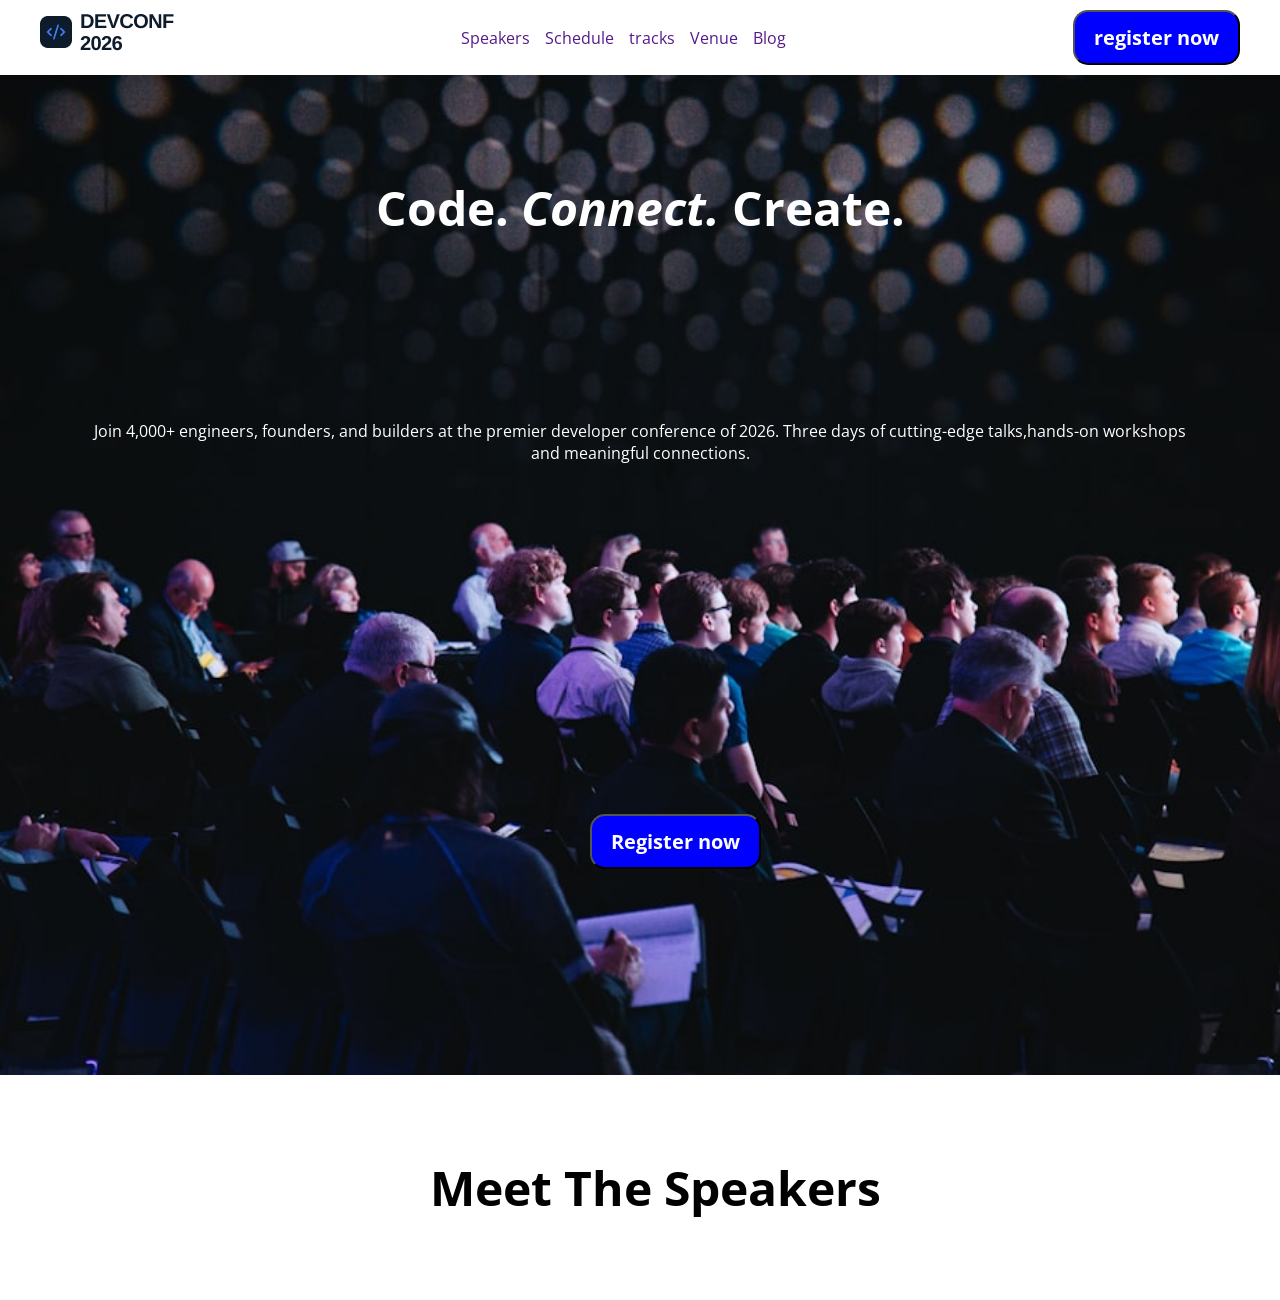
==== index.html @ bbc859ea "index" ====
<!DOCTYPE html>
<html lang="en">
<head>
    <meta charset="UTF-8">
    <meta name="viewport" content="width=device-width, initial-scale=1.0">
    <title>first assignment</title>
    <link rel="stylesheet" href="./style.css">
    <!-- open sans -->
    <link rel="preconnect" href="https://fonts.googleapis.com">
    <link rel="preconnect" href="https://fonts.gstatic.com" crossorigin>
    <link href="https://fonts.googleapis.com/css2?family=Open+Sans:ital,wght@0,300..800;1,300..800&display=swap" rel="stylesheet">
</head>
<body>
    <header>

     <nav>
       <div> <h2><img src="./assets/logo.png" alt="Dev Conf26"></h2> </div>
       
           <div class="container1"> 
            <ul>
            <li><a href="">Speakers</a></li>
            <li><a href="">Schedule</a></li>
            <li><a href="">tracks</a></li>
            <li><a href="">Venue</a></li>
            <li><a href="">Blog</a></li>
            </ul>
            </div>
          <div> <button class="common-btn">register now</button> </div>
     </nav>

    </header>
    <section class="banner">
        <div class="top">
            <h1>Code. <i>Connect.</i> Create.</h1>
        </div>    
            
        <div class="art1">
            <article>Join 4,000+ engineers, founders, and builders at the premier developer conference of 2026. Three days of cutting-edge talks,hands-on workshops and meaningful connections.</article>
        </div>
        
        <div class="registerbtn">
            <button class="common-btn">Register now</button>
        </div>

    </section>

    <section>
        <h1 class="speak">Meet The Speakers</h1>

    </section>
</body>
</html>
---- style.css ----
* {
    padding: 0;
    margin: 0;
    font-family: "Open Sans", sans-serif;
}
header {
    background-color: rgb(255, 255, 255);
}

nav {
    display: flex;
    justify-content: space-between;
    max-width: 1200px;
    margin: auto;
    padding: 10px 12px;
}

.common-btn {
    background-color: blue;
    padding: 12px 19px;
    border-radius: 15px;
    font-weight: bold;
    font-size:20px ;
    color: white;
    
}

ul {
    display: flex;
    justify-content: space-between;
    list-style: none;
    gap: 15px;
    align-items: center;
}
ul li a {
    text-decoration: none;
}
ul li:hover {
    background-color: brown;
}

.container1 {
    flex: 1;
    display: flex;
    justify-content: center;
    gap: 30px;
    list-style: none;
}

.banner {
    background-image: url(./assets/banner.jpg);
    background-repeat: no-repeat;
    background-size: cover;
    height: 1000px;
    background-color: black;
    
}
.top {
    color: white;
    display: flex;
    justify-content: center;
    font-size: 2rem;
    text-align: center;
    padding: 100px;
}
.art1 {
    color: white;
    margin: 80px;
    text-align: center;
}

.registerbtn {
    margin: 350px;
    margin-left: 590px;
}
.speak {
    font-size: 3rem;
    margin: 80px;
    margin-left: 430px;
}
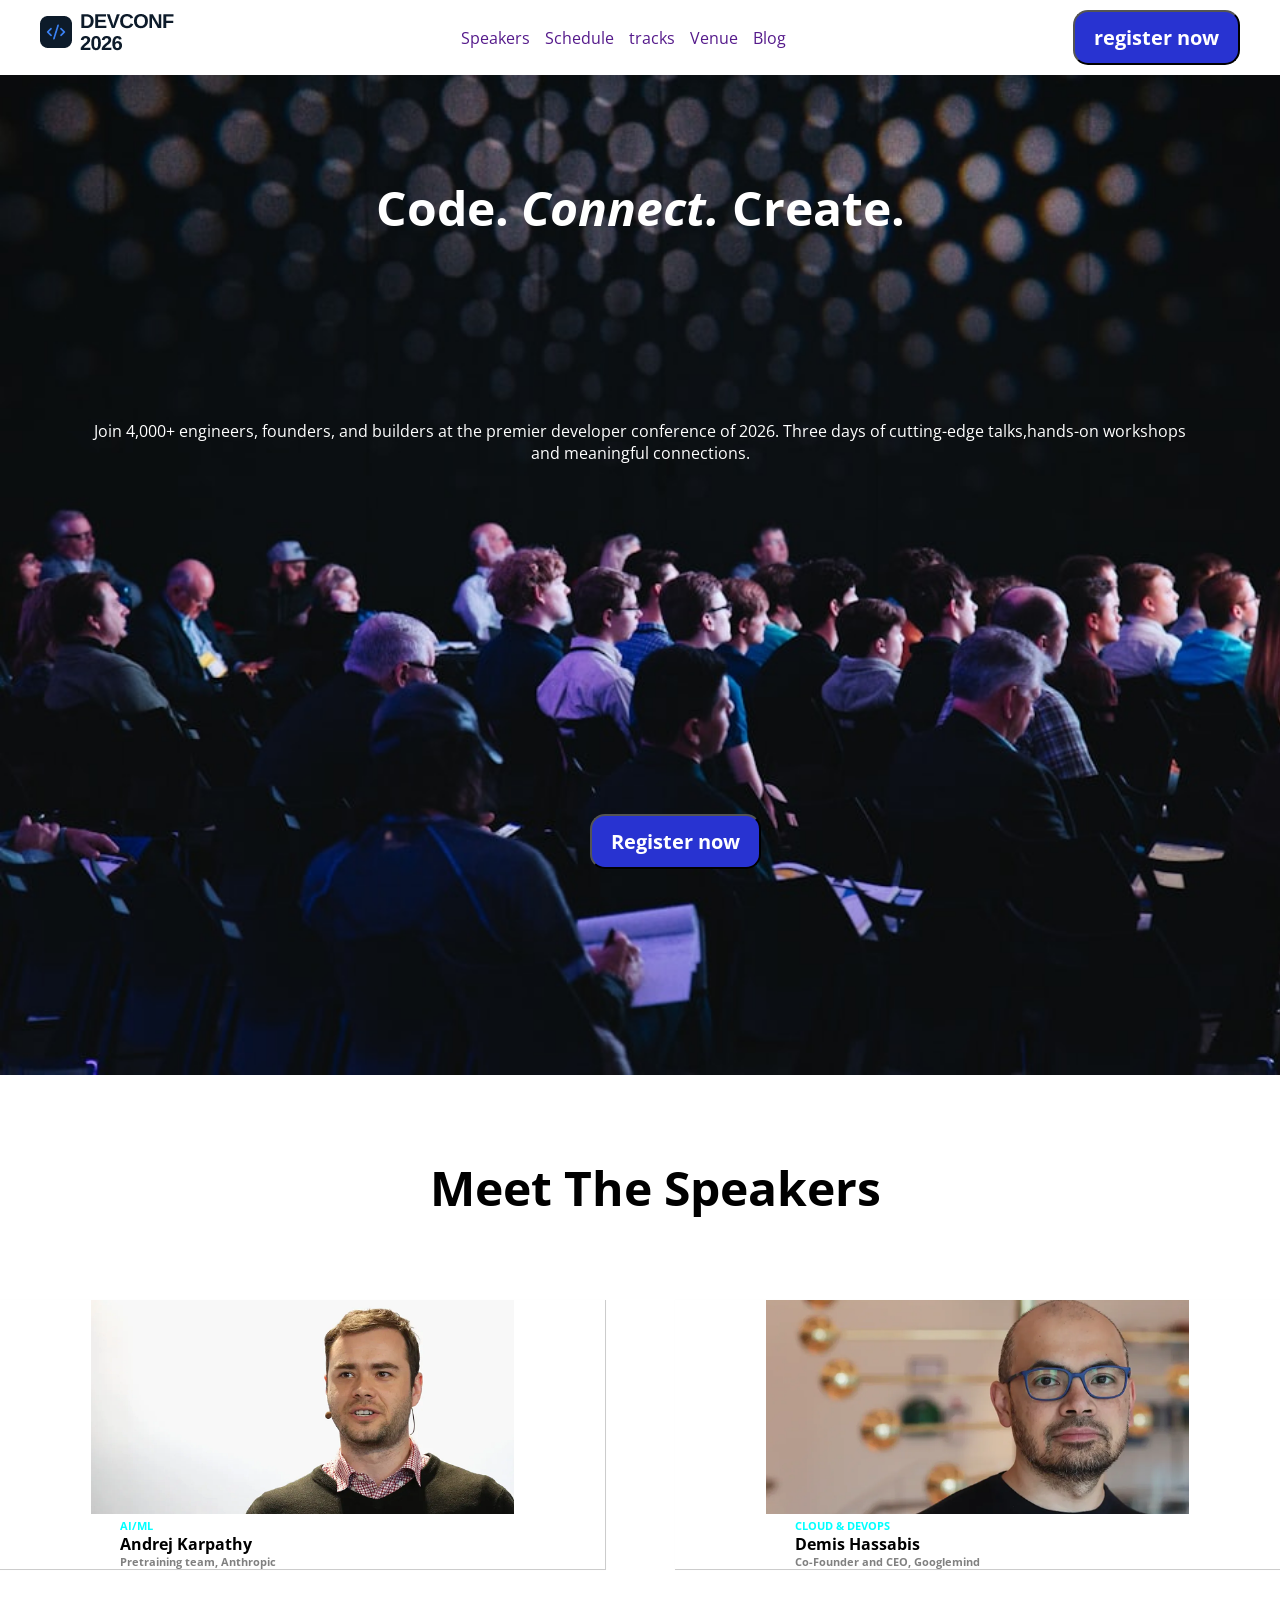
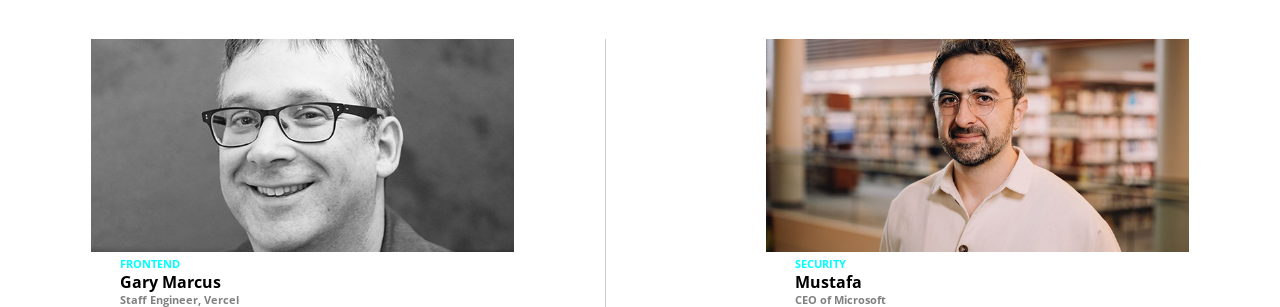
==== commit 01648151: "speakers" ====
--- a/index.html
+++ b/index.html
@@ -47,6 +47,49 @@
     <section>
         <h1 class="speak">Meet The Speakers</h1>
 
+        <div class="aboutcolumn">
+            <div>
+               <article class="card"> 
+                <img src="./assets/andrej.png" alt="andrej">
+                <h6 class="pose">AI/ML</h6>
+                <h4 class="sname">Andrej Karpathy</h4>
+                <h6 class="areasp">Pretraining team, Anthropic</h6>
+               </article> 
+            </div>
+                
+            <div>
+               <article class="card"> 
+                <img src="./assets/demis.png" alt="demis">
+                <h6 class="pose">CLOUD & DEVOPS</h6>
+                <h4 class="sname">Demis Hassabis</h4>
+                <h6 class="areasp">Co-Founder and CEO, Googlemind</h6>
+               </article>
+            </div>
+
+            <div>
+              <article class="card">
+                <img src="./assets/gary.png" alt="gary">
+                <h6 class="pose">FRONTEND</h6>
+                <h4 class="sname">Gary Marcus</h4>
+                <h6 class="areasp">Staff Engineer, Vercel</h6>
+              </article>
+            </div>
+
+            <div>
+              <article class="card">  
+                <img src="./assets/mustafa.png" alt="mustafa">
+                <h6 class="pose">SECURITY</h6>
+                <h4 class="sname">Mustafa</h4>
+                <h6 class="areasp">CEO of Microsoft</h6>
+              </article>  
+            </div>
+
+        </div>
+
+    </section>
+
+    <section>
+
     </section>
 </body>
 </html>
--- a/style.css
+++ b/style.css
@@ -16,7 +16,7 @@
 }
 
 .common-btn {
-    background-color: blue;
+    background-color: rgb(40, 51, 209);
     padding: 12px 19px;
     border-radius: 15px;
     font-weight: bold;
@@ -77,4 +77,43 @@
     font-size: 3rem;
     margin: 80px;
     margin-left: 430px;
+}
+
+.aboutcolumn {
+
+display: grid;
+gap: 70px;
+grid-template-columns: repeat(2, 1fr);
+text-align: center;
+}
+
+.aboutcolumn img{
+    height: 100%;
+    width: 70%;
+
+}
+
+.pose{
+    text-align: left;
+    gap: 40px;
+    color: aqua;
+    margin-left: 120px;
+}
+
+.sname{
+    text-align: left;
+    gap: 40px;
+    margin-left:  120px;
+    color: black;
+} 
+
+.areasp{
+        text-align: left;
+    gap: 40px;
+    margin-left:  120px;
+    color: gray;
+}
+
+.card{
+    box-shadow: 0.5px 0.5px 0.5px 0.5px rgba(0, 0, 0, 0.2);
 }
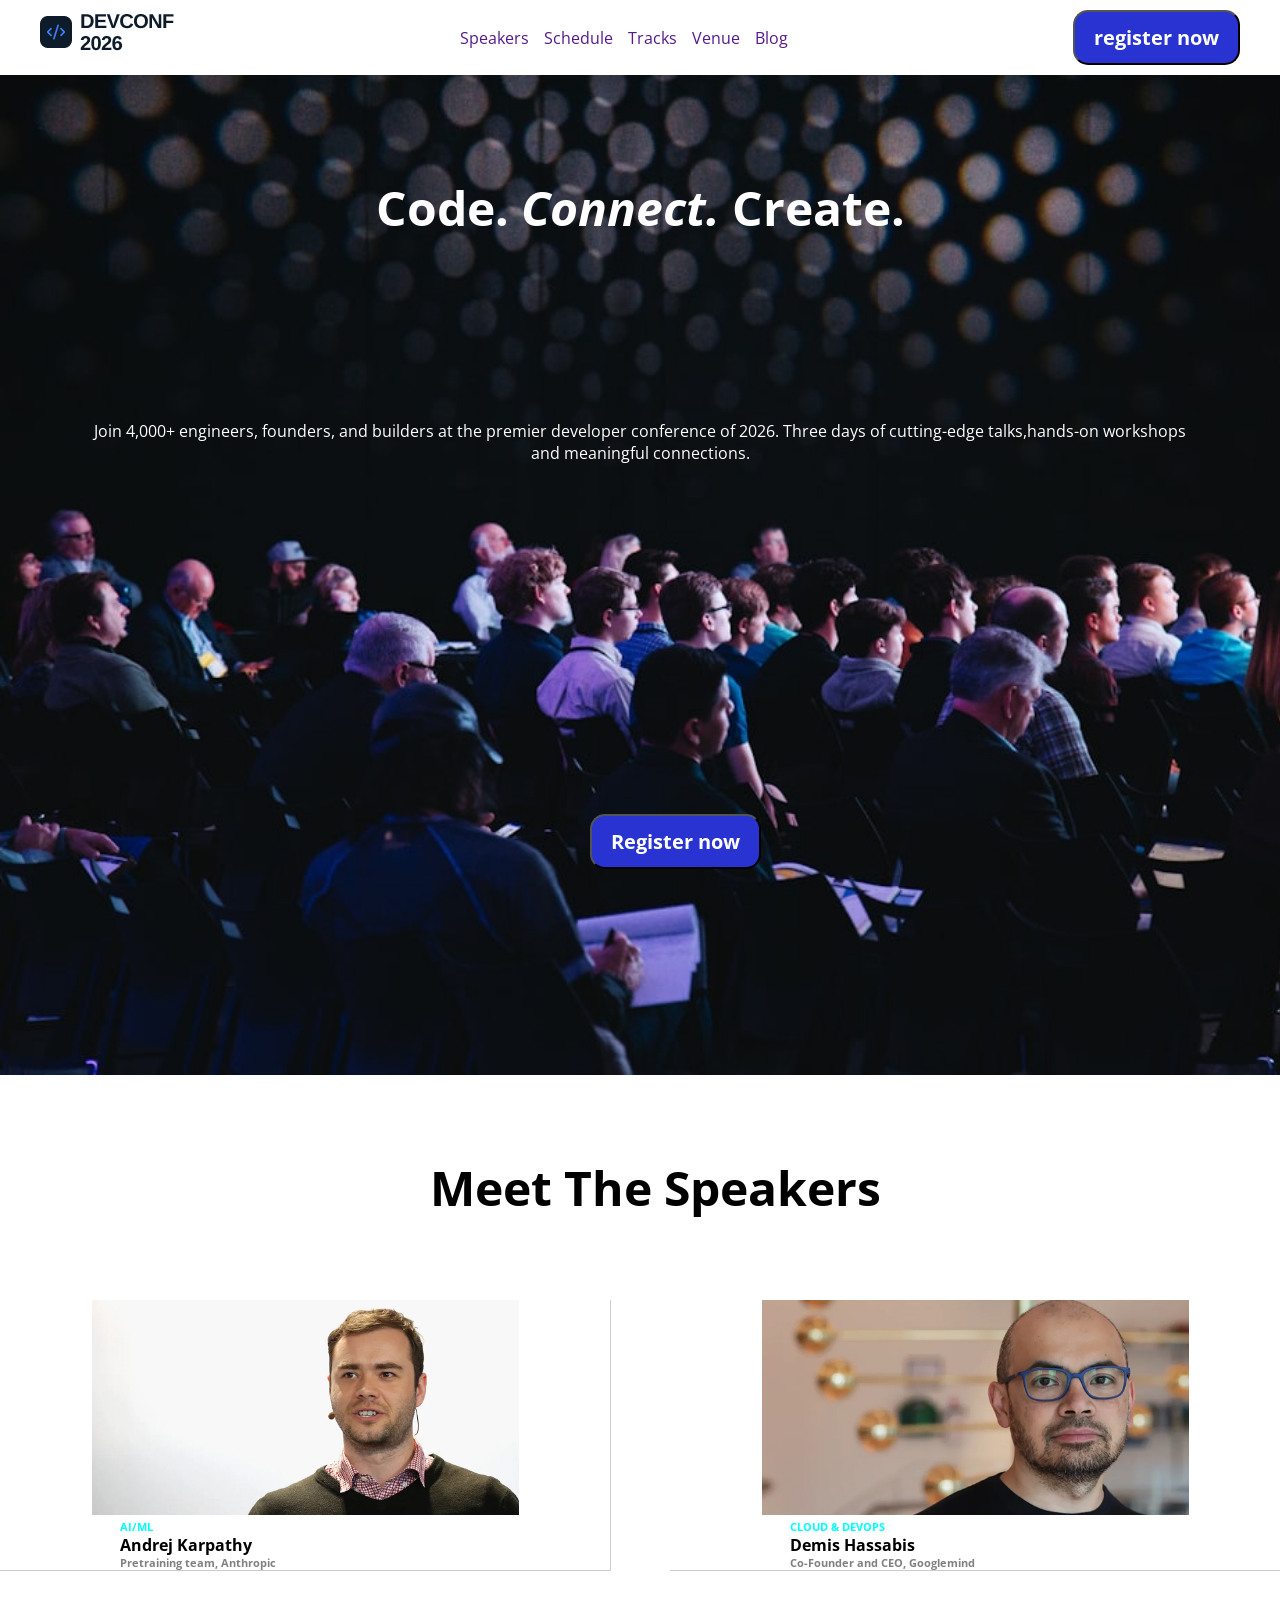
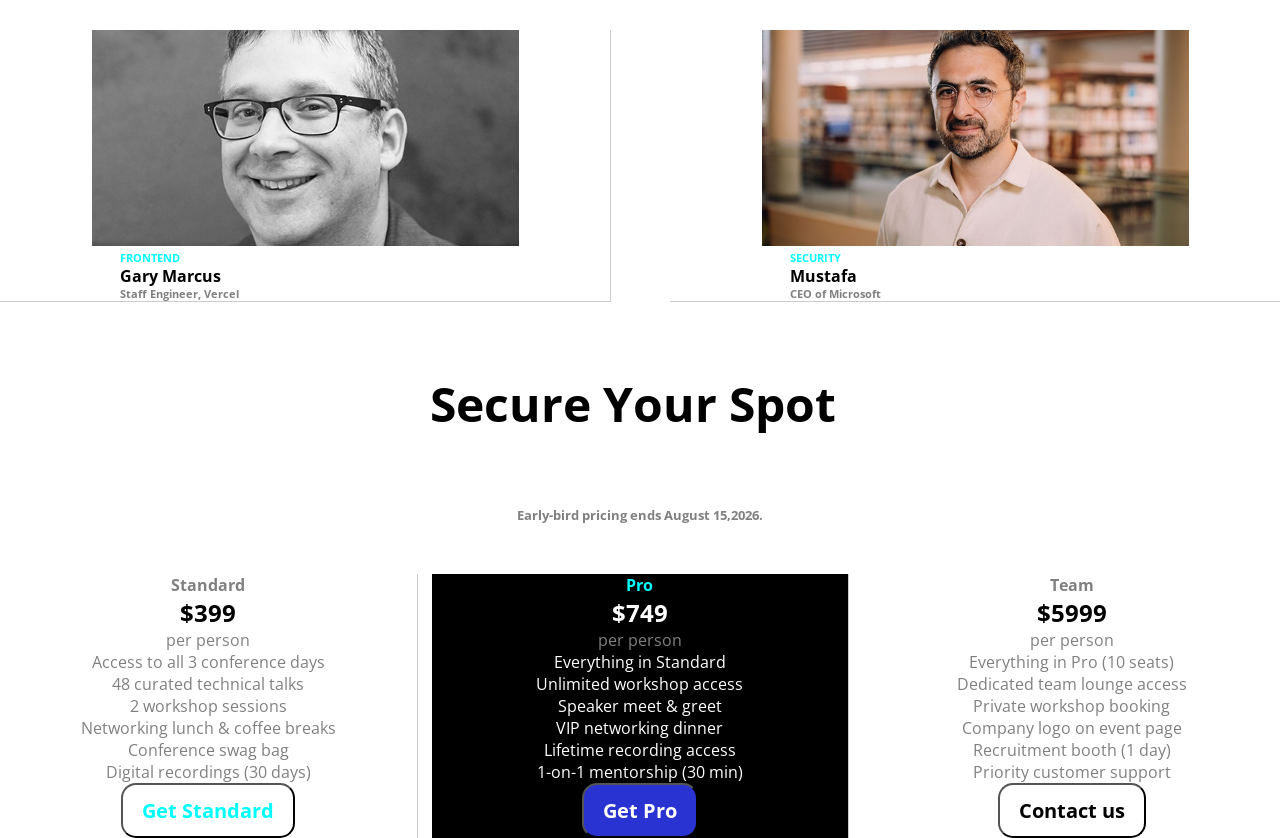
==== commit a3c25ac5: "price" ====
--- a/index.html
+++ b/index.html
@@ -20,14 +20,14 @@
             <ul>
             <li><a href="">Speakers</a></li>
             <li><a href="">Schedule</a></li>
-            <li><a href="">tracks</a></li>
+            <li><a href="">Tracks</a></li>
             <li><a href="">Venue</a></li>
             <li><a href="">Blog</a></li>
             </ul>
             </div>
           <div> <button class="common-btn">register now</button> </div>
      </nav>
-
+<!--banner-->
     </header>
     <section class="banner">
         <div class="top">
@@ -43,7 +43,7 @@
         </div>
 
     </section>
-
+<!--speakers-->
     <section>
         <h1 class="speak">Meet The Speakers</h1>
 
@@ -87,9 +87,69 @@
         </div>
 
     </section>
+<!--price plans-->
+    <section>
+        <h1 class="spot">Secure Your Spot</h1>
+        <h5 class="pricealert"> Early-bird pricing ends August 15,2026. </h5>
+        <div class="priceplans">
+           <article class="card">
+                <div class="priceplan1">
+                <h4>Standard</h4>
+                <h2 style="color: black;">$399</h2>
+                <p>per person</p>
+                <div>
+                <ul class="planlist">  
+                    <li>Access to all 3 conference days</li>
+                    <li>48 curated technical talks</li>
+                    <li>2 workshop sessions</li>
+                    <li>Networking lunch & coffee breaks</li>
+                    <li>Conference swag bag</li>
+                    <li>Digital recordings (30 days)</li>
+                </ul>
+                </div>
+                <button class="common-btn2">Get Standard</button>
+            
+            </article>
+            <article class="card">
+                <div class="priceplan2">
+                    <h4 style="color: cyan;">Pro</h4>
+                    <h2>$749</h2>
+                    <p style="color: gray;">per person</p>
+                    <div>
+                        <ul class="planlist">
+                            <li>Everything in Standard</li>
+                            <li>Unlimited workshop access</li>
+                            <li>Speaker meet & greet</li>
+                            <li>VIP networking dinner</li>
+                            <li>Lifetime recording access</li>
+                            <li>1-on-1 mentorship (30 min)</li>
+                        </ul>
+                    </div>
+                    <button class="common-btn">Get Pro</button>
+                </div>
+            </article>
 
-    <section>
+            <article class="card">
+                <div class="priceplan1">
+                <h4>Team</h4>
+                <h2 style="color: black;">$5999</h2>
+                <p>per person</p>
+                <div>
+                <ul class="planlist">  
+                    <li>Everything in Pro (10 seats)</li>
+                    <li>Dedicated team lounge access</li>
+                    <li>Private workshop booking</li>
+                    <li>Company logo on event page</li>
+                    <li>Recruitment booth (1 day)</li>
+                    <li>Priority customer support</li>
+                </ul>
+                </div>
+                <button class="contactbtn">Contact us</button>
+            </article>
+        </div>
+        </div>    
+    </section>
 
-    </section>
+    
 </body>
 </html>
--- a/style.css
+++ b/style.css
@@ -35,9 +35,7 @@
 ul li a {
     text-decoration: none;
 }
-ul li:hover {
-    background-color: brown;
-}
+
 
 .container1 {
     flex: 1;
@@ -82,7 +80,7 @@
 .aboutcolumn {
 
 display: grid;
-gap: 70px;
+gap: 60px;
 grid-template-columns: repeat(2, 1fr);
 text-align: center;
 }
@@ -95,25 +93,72 @@
 
 .pose{
     text-align: left;
-    gap: 40px;
+    gap: 30px;
     color: aqua;
     margin-left: 120px;
 }
 
 .sname{
     text-align: left;
-    gap: 40px;
+    gap: 30px;
     margin-left:  120px;
     color: black;
 } 
 
 .areasp{
         text-align: left;
-    gap: 40px;
+    gap: 30px;
     margin-left:  120px;
     color: gray;
 }
 
 .card{
-    box-shadow: 0.5px 0.5px 0.5px 0.5px rgba(0, 0, 0, 0.2);
+    box-shadow: 0.3px 0.3px 0.3px 0.3px rgba(0, 0, 0, 0.2);
+}
+
+.spot{
+        font-size: 3rem;
+    margin: 70px;
+    margin-left: 430px;
+}
+.pricealert{
+        margin: 50px;
+    text-align: center;
+    color: gray;
+}
+
+.label{
+
+}
+.priceplan1{
+color: gray;
+}
+.priceplans{
+    display: grid;
+gap: 15px;
+grid-template-columns: repeat(3, 1fr);
+text-align: center;
+}
+.common-btn2{
+        padding: 12px 19px;
+    border-radius: 15px;
+    font-weight: bold;
+    font-size:20px ;
+    color: aqua;
+    background-color: white;
+}
+.priceplan2{
+    background-color: black;
+    color: white;
+}
+.planlist{
+display: list-item;
+}
+.contactbtn{
+    background-color: white;
+    color: black;
+    padding: 12px 19px;
+    border-radius: 15px;
+    font-weight: bold;
+    font-size:20px ;
 }
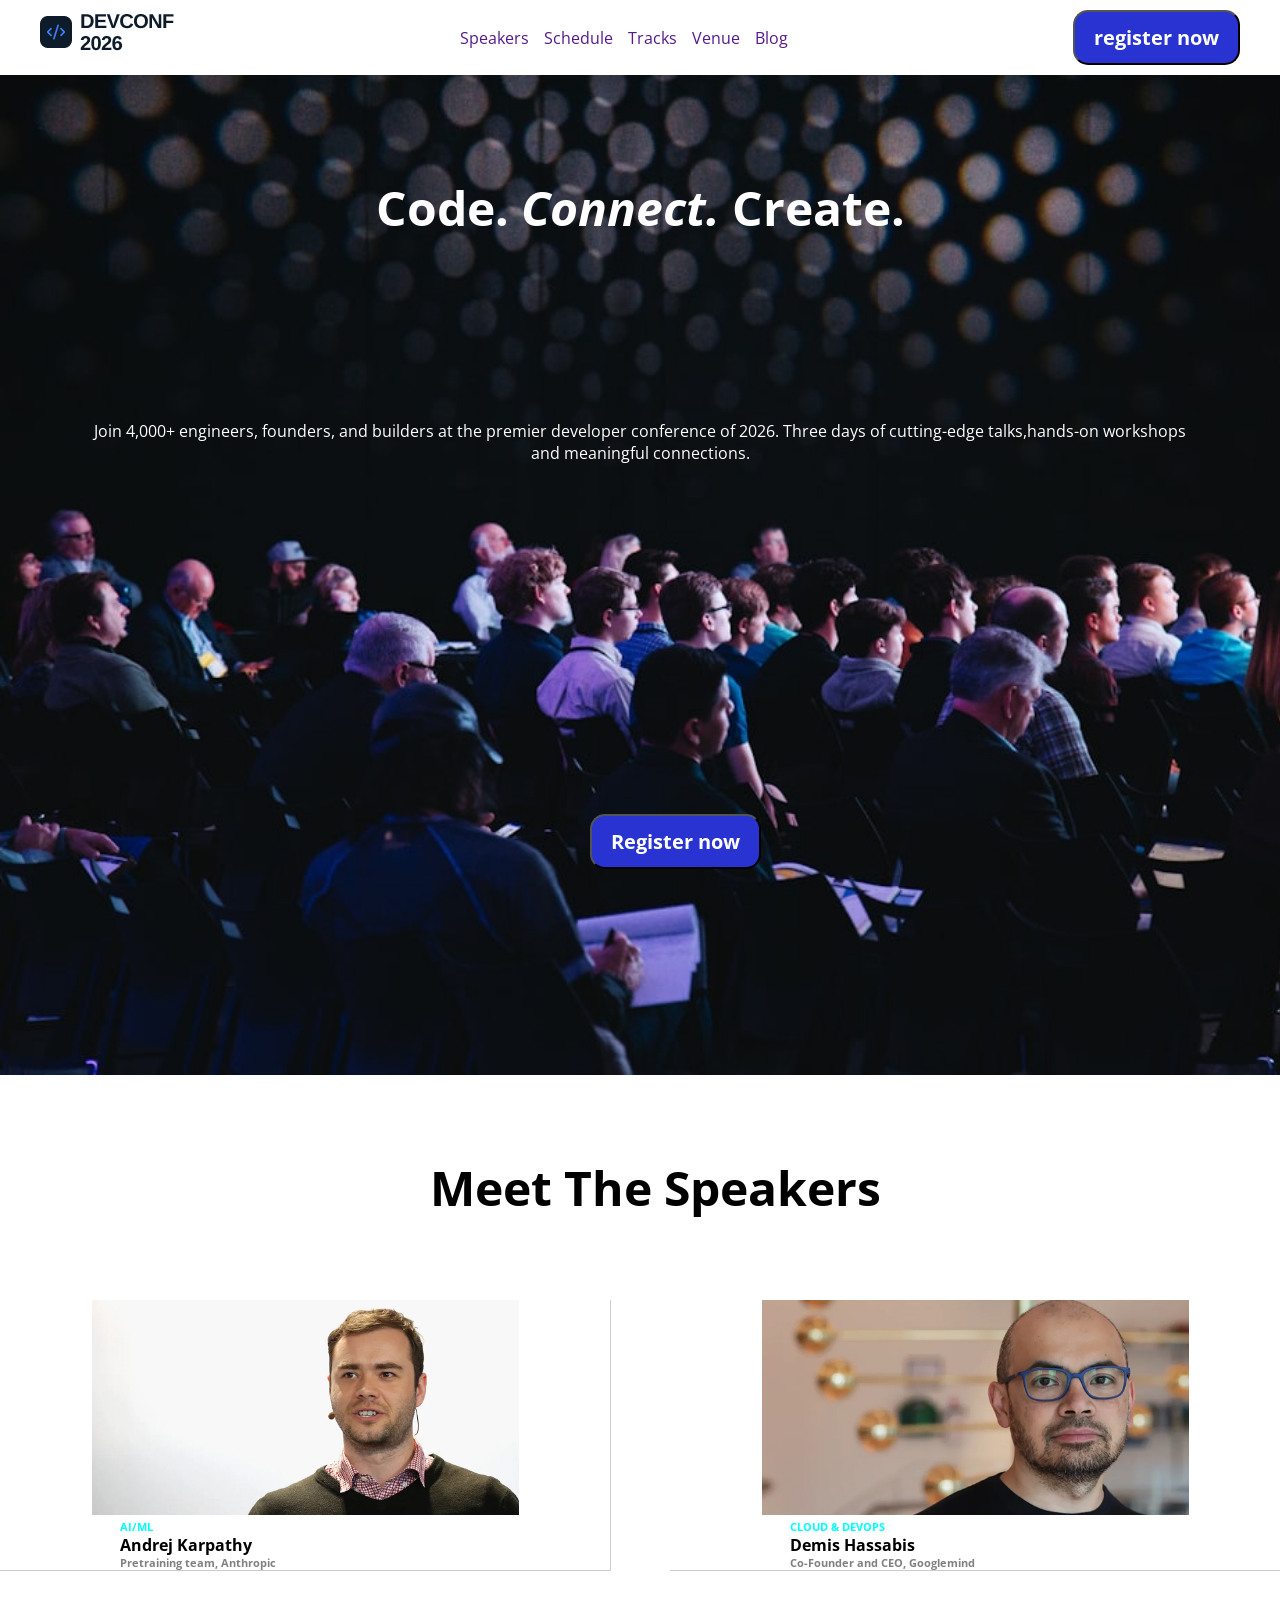
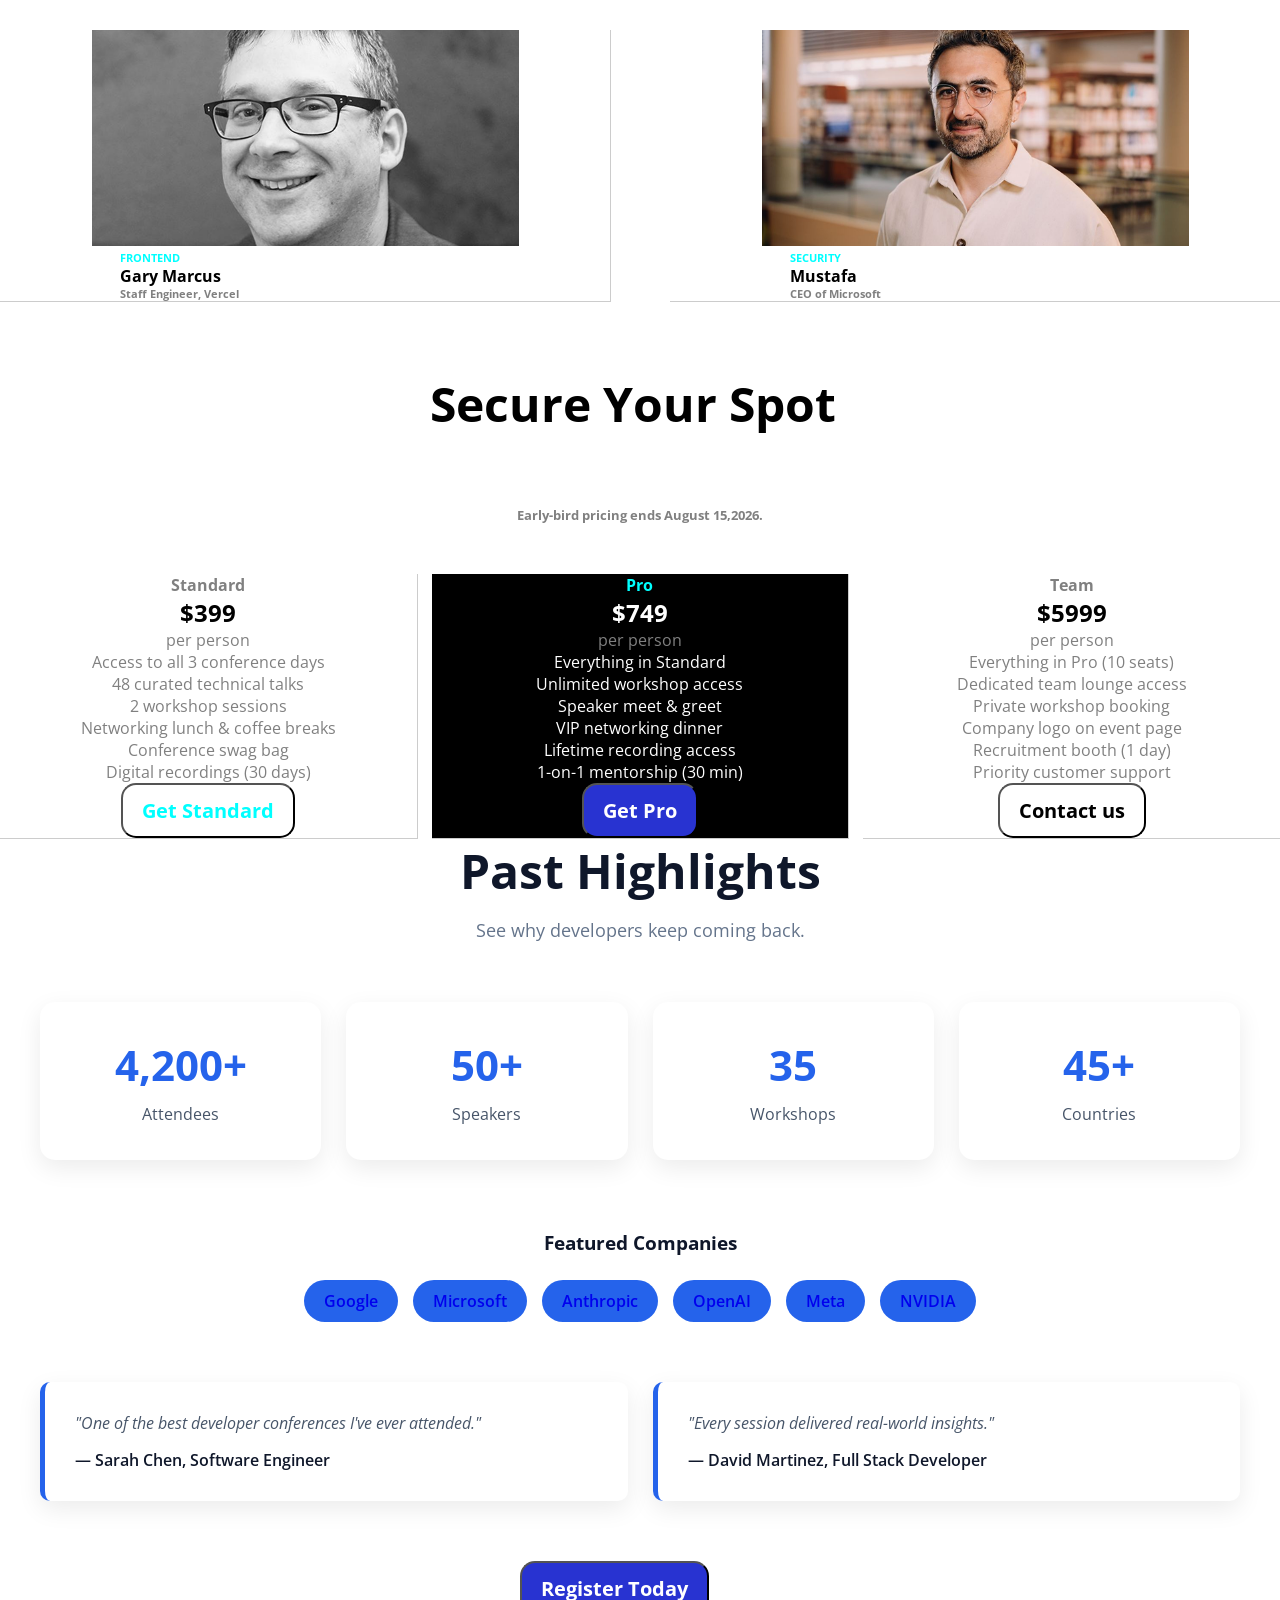
==== commit 87fc2cfd: "ai" ====
--- a/index.html
+++ b/index.html
@@ -149,7 +149,60 @@
         </div>
         </div>    
     </section>
-
-    
+<!--ai part-->
+    <section class="past-highlights">
+    <div class="container">
+        <h2>Past Highlights</h2>
+        <p class="section-subtitle">See why developers keep coming back.</p>
+
+        <div class="stats-grid">
+            <div class="stat-card">
+                <h3>4,200+</h3>
+                <p>Attendees</p>
+            </div>
+
+            <div class="stat-card">
+                <h3>50+</h3>
+                <p>Speakers</p>
+            </div>
+
+            <div class="stat-card">
+                <h3>35</h3>
+                <p>Workshops</p>
+            </div>
+
+            <div class="stat-card">
+                <h3>45+</h3>
+                <p>Countries</p>
+            </div>
+        </div>
+
+        <h3 class="companies-title">Featured Companies</h3>
+
+        <ul class="company-list">
+            <li><a href="https://www.google.com/">Google</a></li>
+            <li><a href="https://www.microsoft.com/">Microsoft</a></li>
+            <li><a href="https://www.anthropic.com/">Anthropic</a></li>
+            <li><a href="https://openai.com/">OpenAI</a></li>
+            <li><a href="https://business.facebook.com/">Meta</a></li>
+            <li><a href="https://www.nvidia.com/en-eu/">NVIDIA</a></li>
+        </ul>
+
+        <div class="testimonial-container">
+            <blockquote>
+                "One of the best developer conferences I've ever attended."
+                <span>— Sarah Chen, Software Engineer</span>
+            </blockquote>
+
+            <blockquote>
+                "Every session delivered real-world insights."
+                <span>— David Martinez, Full Stack Developer</span>
+            </blockquote>
+        </div>
+
+        <button class="common-btn" style="margin-left: 40%;">Register Today</button>
+    </div>
+</section>
+
 </body>
 </html>
--- a/style.css
+++ b/style.css
@@ -161,4 +161,108 @@
     border-radius: 15px;
     font-weight: bold;
     font-size:20px ;
-}+}
+AI sect
+.past-highlights {
+    padding: 100px 20px;
+    background: #f8fafc;
+}
+
+.container {
+    max-width: 1200px;
+    margin: 0 auto;
+}
+
+.past-highlights h2 {
+    text-align: center;
+    font-size: 3rem;
+    color: #0f172a;
+    margin-bottom: 15px;
+}
+
+.section-subtitle {
+    text-align: center;
+    color: #64748b;
+    font-size: 1.1rem;
+    margin-bottom: 60px;
+}
+
+.stats-grid {
+    display: grid;
+    grid-template-columns: repeat(auto-fit, minmax(220px, 1fr));
+    gap: 25px;
+    margin-bottom: 70px;
+}
+
+.stat-card {
+    background: white;
+    padding: 35px;
+    border-radius: 15px;
+    text-align: center;
+    box-shadow: 0 8px 25px rgba(0,0,0,.08);
+    transition: .3s;
+}
+
+.stat-card:hover {
+    transform: translateY(-8px);
+}
+
+.stat-card h3 {
+    font-size: 2.6rem;
+    color: #2563eb;
+    margin-bottom: 10px;
+}
+
+.stat-card p {
+    color: #475569;
+}
+
+.companies-title {
+    text-align: center;
+    margin-bottom: 25px;
+    color: #0f172a;
+}
+
+.company-list {
+    display: flex;
+    justify-content: center;
+    flex-wrap: wrap;
+    gap: 15px;
+    list-style: none;
+    margin-bottom: 60px;
+    padding: 0;
+}
+
+.company-list li {
+    background: #2563eb;
+    color: white;
+    padding: 10px 20px;
+    border-radius: 30px;
+    font-weight: 600;
+}
+
+.testimonial-container {
+    display: grid;
+    grid-template-columns: repeat(auto-fit, minmax(320px,1fr));
+    gap: 25px;
+    margin-bottom: 60px;
+}
+
+.testimonial-container blockquote {
+    background: white;
+    padding: 30px;
+    border-left: 5px solid #2563eb;
+    border-radius: 10px;
+    font-style: italic;
+    color: #475569;
+    box-shadow: 0 8px 25px rgba(0,0,0,.08);
+}
+
+.testimonial-container span {
+    display: block;
+    margin-top: 15px;
+    font-style: normal;
+    font-weight: 600;
+    color: #0f172a;
+}
+
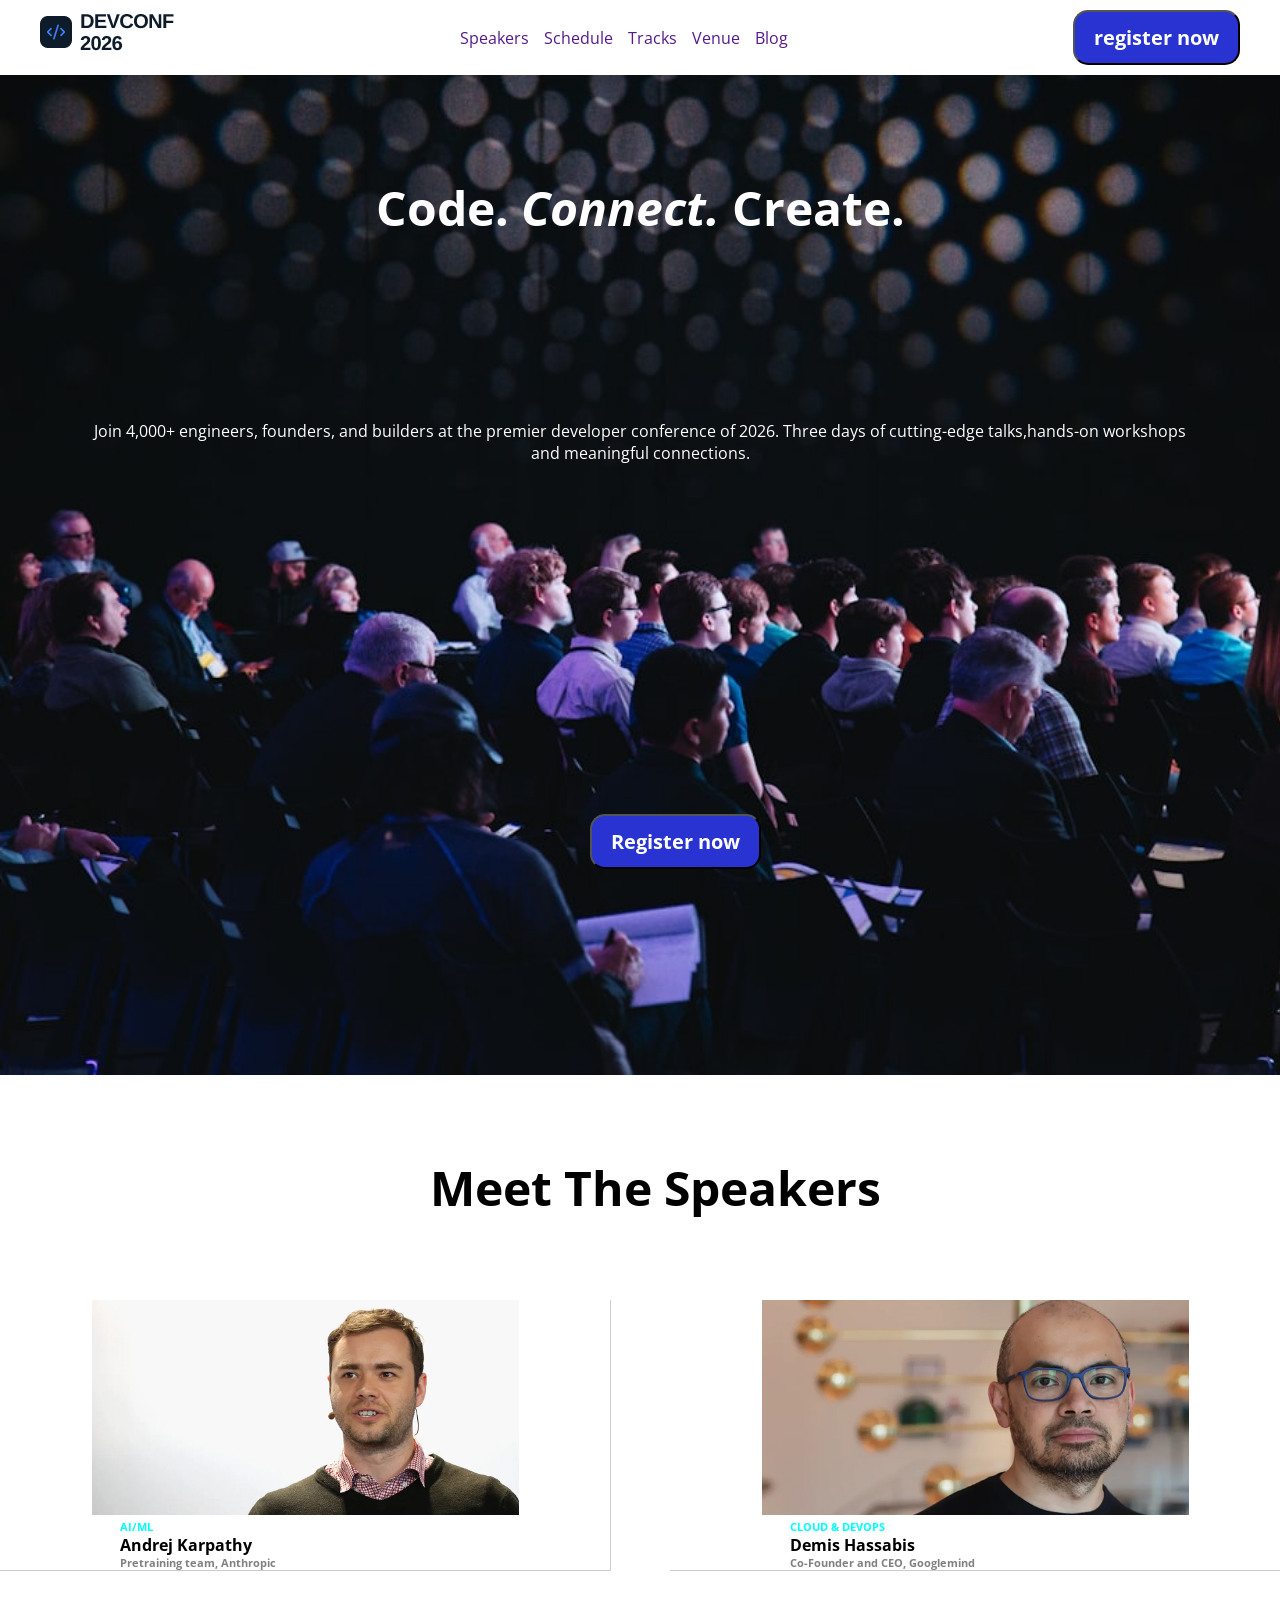
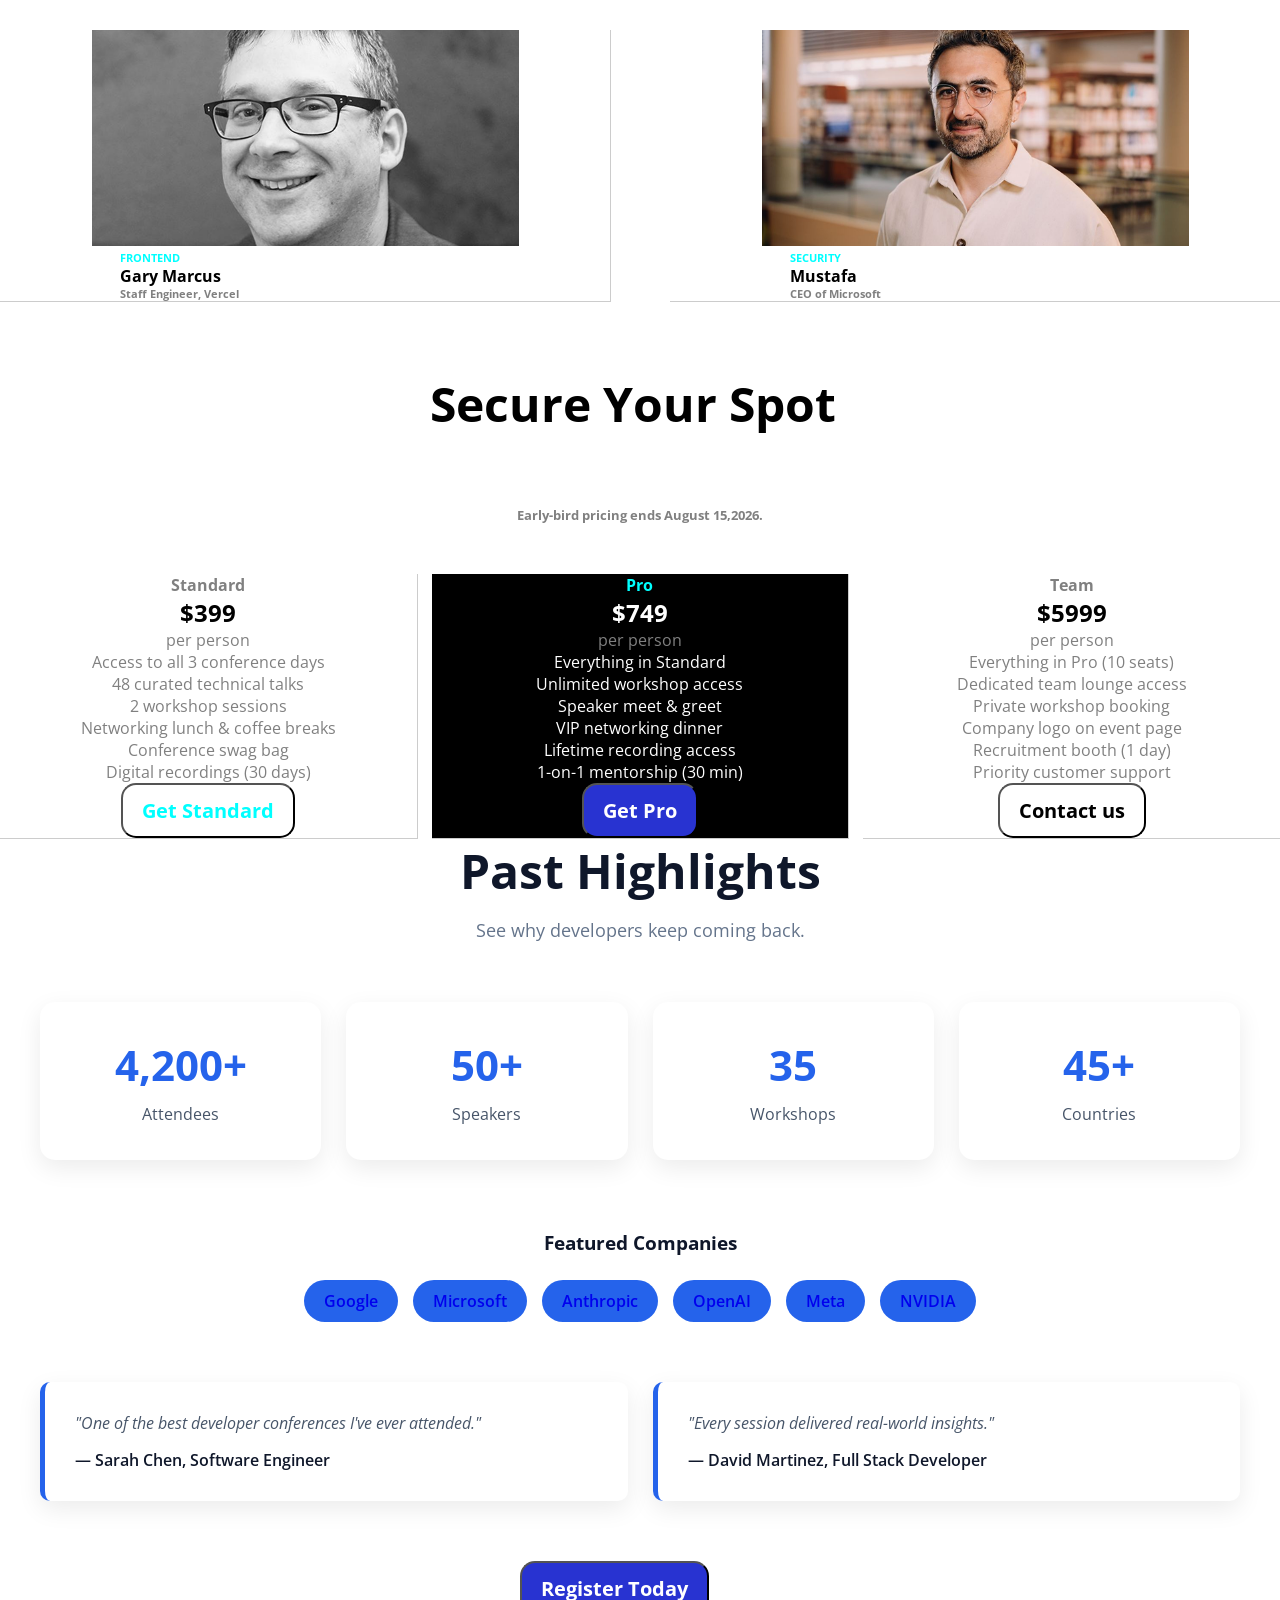
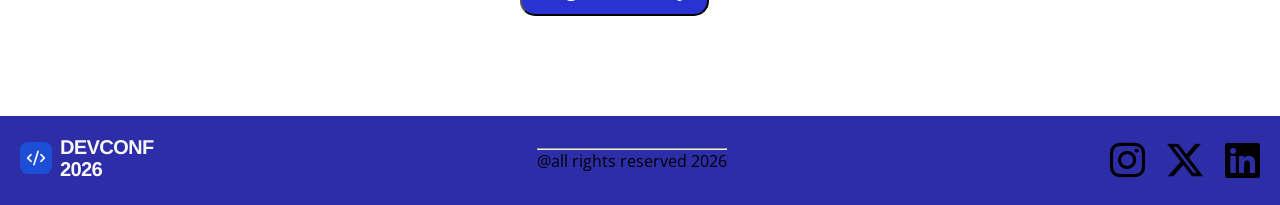
==== commit 47f1cd54: "footer" ====
--- a/index.html
+++ b/index.html
@@ -9,6 +9,10 @@
     <link rel="preconnect" href="https://fonts.googleapis.com">
     <link rel="preconnect" href="https://fonts.gstatic.com" crossorigin>
     <link href="https://fonts.googleapis.com/css2?family=Open+Sans:ital,wght@0,300..800;1,300..800&display=swap" rel="stylesheet">
+
+ <!--font icons-->
+    <link rel="stylesheet"
+href="https://cdnjs.cloudflare.com/ajax/libs/font-awesome/6.5.2/css/all.min.css">
 </head>
 <body>
     <header>
@@ -203,6 +207,20 @@
         <button class="common-btn" style="margin-left: 40%;">Register Today</button>
     </div>
 </section>
-
+<!--footer-->
+<footer>
+    <div>
+        <img src="./assets/footer-logo.png" alt="Devconf2026"> 
+    </div>
+        <div>
+        <hr>
+        <p style="text-align: center;">@all rights reserved 2026</p>
+        </div>
+    <div class="socials">
+        <span><i class="fa-brands fa-instagram"></i></span>
+        <span><i class="fa-brands fa-x-twitter"></i></span>
+        <span><i class="fa-brands fa-linkedin"></i></span>
+    </div>
+</footer>
 </body>
 </html>
--- a/style.css
+++ b/style.css
@@ -265,4 +265,21 @@
     font-weight: 600;
     color: #0f172a;
 }
-
+footer {
+    margin-top: 100px;
+    background-color: rgb(45, 45, 168);
+    display: flex;
+    justify-content: space-between;
+    align-items: center;
+    padding: 20px;
+}
+.socials {
+     display: flex;
+    gap: 20px;
+    
+}
+.socials i{
+    font-size: 40px;
+}
+
+
